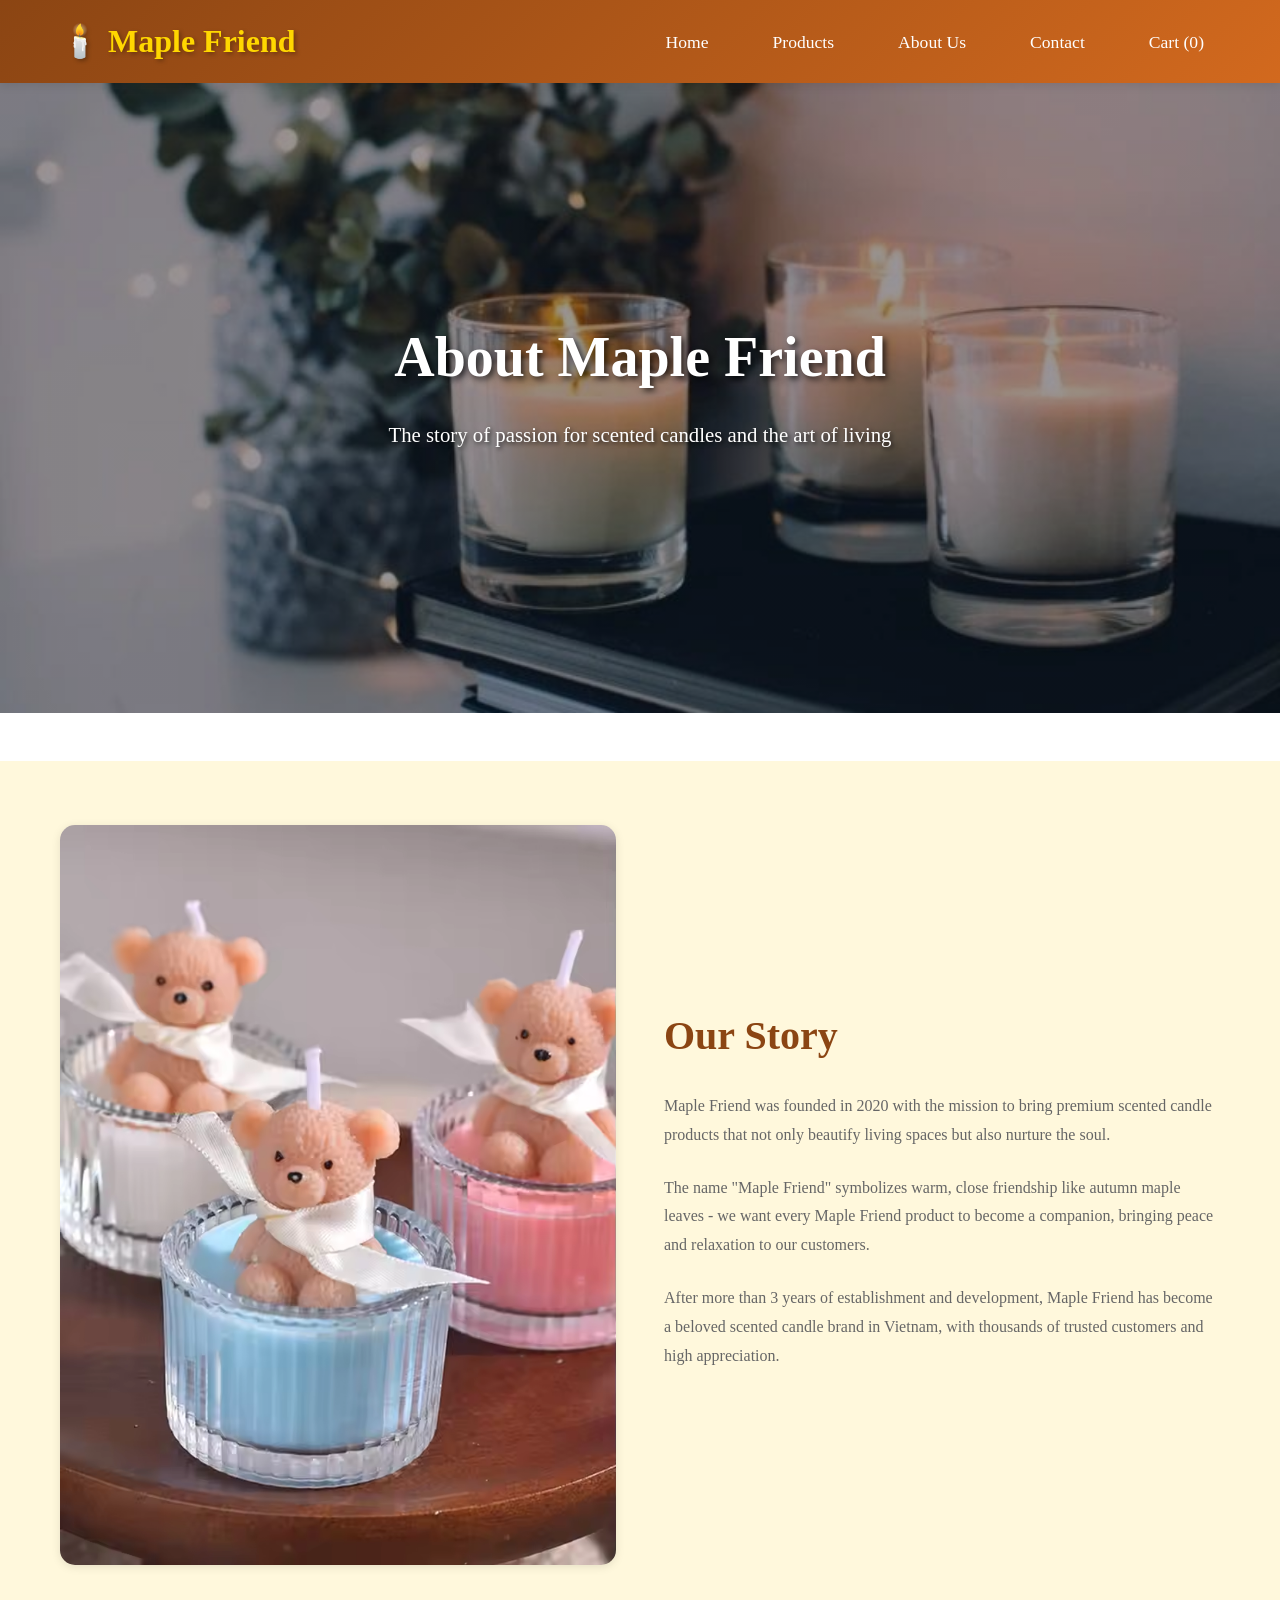
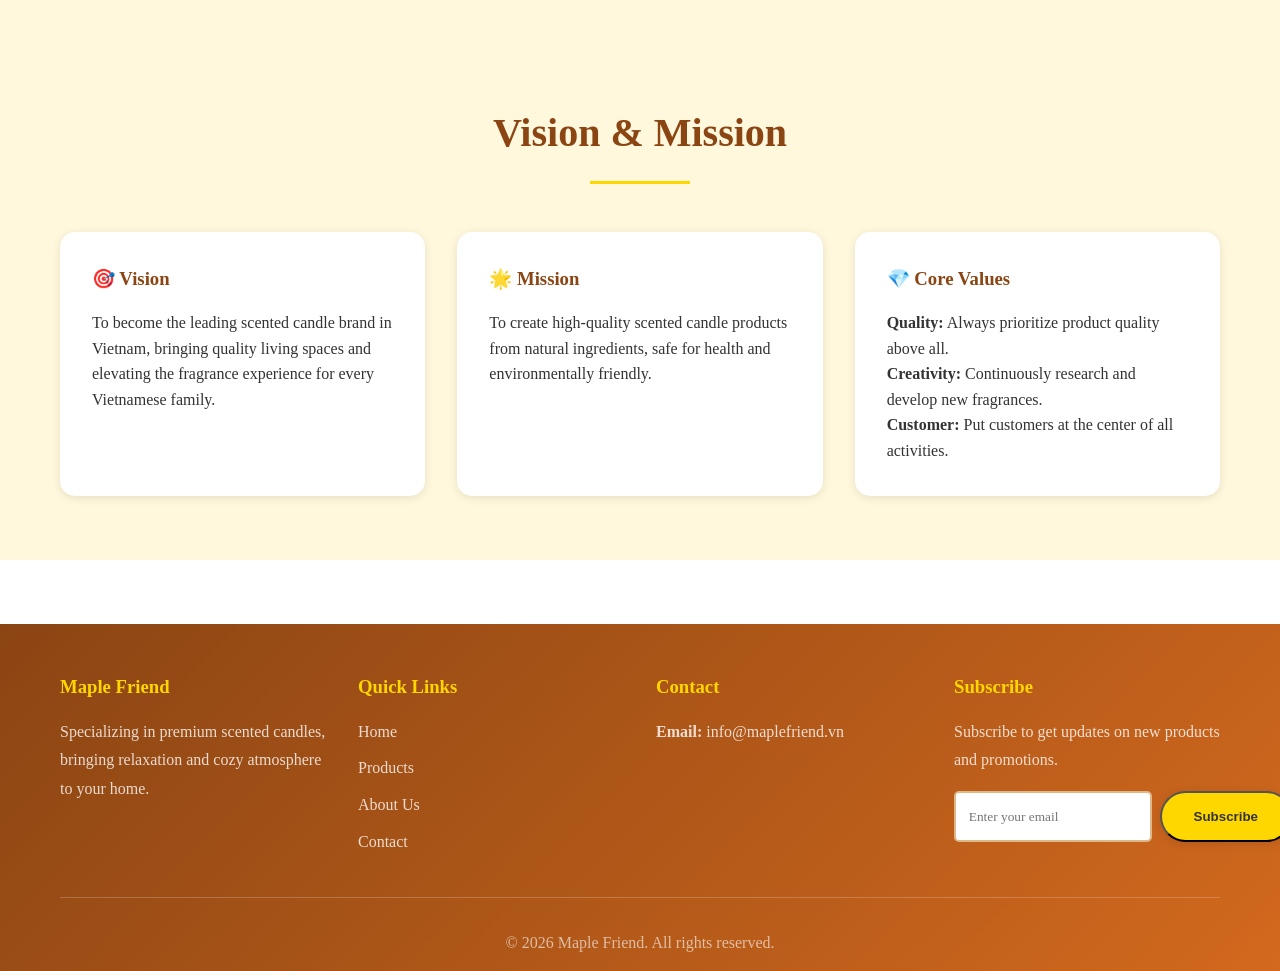
==== about.html @ a04f44ab "maplefriend" ====
<!DOCTYPE html>
<html lang="en">
<head>
    <meta charset="UTF-8">
    <meta name="viewport" content="width=device-width, initial-scale=1.0">
    <title>About Us - Maple Friend</title>
    <link rel="stylesheet" href="styles.css">
</head>
<body>
    <!-- Header -->
    <header>
        <div class="container">
            <div class="header-content">
                <a href="index.html" class="logo">🕯️ Maple Friend</a>
                <nav>
                    <ul>
                        <li><a href="index.html">Home</a></li>
                        <li><a href="products.html">Products</a></li>
                        <li><a href="about.html">About Us</a></li>
                        <li><a href="contact.html">Contact</a></li>
                        <li><a href="cart.html" id="cart-link">Cart (<span id="cart-count">0</span>)</a></li>
                    </ul>
                </nav>
            </div>
        </div>
    </header>

    <!-- Hero Section -->
    <section class="hero" style="background: linear-gradient(rgba(0,0,0,0.4), rgba(0,0,0,0.4)), url('Banner/nen-thom-la-gi-top-5-loai-nen-thom-tot-khu-mui-hieu-qua-202112041556058350.jpg');">
        <div class="hero-content">
            <h1>About Maple Friend</h1>
            <p>The story of passion for scented candles and the art of living</p>
        </div>
    </section>

    <!-- About Content -->
    <section class="about">
        <div class="container">
            <div class="about-content">
                <div>
                    <img src="Sản phẩm/SP5/S1ea3db55fad2495391e70c6064facd11P.jpg_960x960q75.jpg_.avif" alt="About Maple Friend" class="about-image">
                </div>
                <div class="about-text">
                    <h2>Our Story</h2>
                    <p>Maple Friend was founded in 2020 with the mission to bring premium scented candle products that not only beautify living spaces but also nurture the soul.</p>
                    <p>The name "Maple Friend" symbolizes warm, close friendship like autumn maple leaves - we want every Maple Friend product to become a companion, bringing peace and relaxation to our customers.</p>
                    <p>After more than 3 years of establishment and development, Maple Friend has become a beloved scented candle brand in Vietnam, with thousands of trusted customers and high appreciation.</p>
                </div>
            </div>
        </div>
    </section>

    <!-- Mission & Vision -->
    <section class="products">
        <div class="container">
            <h2 class="section-title">Vision & Mission</h2>
            <div style="display: grid; grid-template-columns: repeat(auto-fit, minmax(300px, 1fr)); gap: 2rem; margin-top: 3rem;">
                <div style="background: white; padding: 2rem; border-radius: 15px; box-shadow: var(--shadow);">
                    <h3 style="color: var(--primary-color); margin-bottom: 1rem;">🎯 Vision</h3>
                    <p>To become the leading scented candle brand in Vietnam, bringing quality living spaces and elevating the fragrance experience for every Vietnamese family.</p>
                </div>
                <div style="background: white; padding: 2rem; border-radius: 15px; box-shadow: var(--shadow);">
                    <h3 style="color: var(--primary-color); margin-bottom: 1rem;">🌟 Mission</h3>
                    <p>To create high-quality scented candle products from natural ingredients, safe for health and environmentally friendly.</p>
                </div>
                <div style="background: white; padding: 2rem; border-radius: 15px; box-shadow: var(--shadow);">
                    <h3 style="color: var(--primary-color); margin-bottom: 1rem;">💎 Core Values</h3>
                    <p><strong>Quality:</strong> Always prioritize product quality above all.<br>
                    <strong>Creativity:</strong> Continuously research and develop new fragrances.<br>
                    <strong>Customer:</strong> Put customers at the center of all activities.</p>
                </div>
            </div>
        </div>
    </section>

    <!-- Footer -->
    <footer>
        <div class="container">
            <div class="footer-content">
                <div class="footer-section">
                    <h3>Maple Friend</h3>
                    <p>Specializing in premium scented candles, bringing relaxation and cozy atmosphere to your home.</p>
                </div>
                <div class="footer-section">
                    <h3>Quick Links</h3>
                    <ul>
                        <li><a href="index.html">Home</a></li>
                        <li><a href="products.html">Products</a></li>
                        <li><a href="about.html">About Us</a></li>
                        <li><a href="contact.html">Contact</a></li>
                    </ul>
                </div>
                <div class="footer-section">
                    <h3>Contact</h3>
                    <p><strong>Email:</strong> info@maplefriend.vn</p>
                </div>
                <div class="footer-section">
                    <h3>Subscribe</h3>
                    <p>Subscribe to get updates on new products and promotions.</p>
                    <div style="margin-top: 1rem;">
                        <div style="display: flex; gap: 0.5rem;">
                            <input type="email" placeholder="Enter your email" style="flex: 1; padding: 0.8rem; border: 2px solid var(--border-color); border-radius: 5px; font-family: inherit;">
                            <button type="button" class="btn" onclick="subscribeNewsletter()">Subscribe</button>
                        </div>
                    </div>
                </div>
            </div>
            <div class="footer-bottom">
                <p>&copy; 2026 Maple Friend. All rights reserved.</p>
            </div>
        </div>
    </footer>

    <script src="script.js"></script>
</body>
</html>
---- styles.css ----
/* Maple Friend - Scented Candles E-commerce */
* {
    margin: 0;
    padding: 0;
    box-sizing: border-box;
}

:root {
    --primary-color: #8B4513;
    --secondary-color: #D2691E;
    --accent-color: #FFD700;
    --text-dark: #333333;
    --text-light: #666666;
    --bg-light: #FFF8DC;
    --bg-white: #FFFFFF;
    --border-color: #DEB887;
    --shadow: 0 2px 10px rgba(0,0,0,0.1);
    --shadow-hover: 0 5px 20px rgba(0,0,0,0.15);
}

body {
    font-family: 'Georgia', serif;
    line-height: 1.6;
    color: var(--text-dark);
    background-color: var(--bg-white);
}

.container {
    max-width: 1200px;
    margin: 0 auto;
    padding: 0 20px;
}

/* Header */
header {
    background: linear-gradient(135deg, var(--primary-color), var(--secondary-color));
    color: white;
    padding: 1rem 0;
    box-shadow: var(--shadow);
    position: sticky;
    top: 0;
    z-index: 1000;
}

.header-content {
    display: flex;
    justify-content: space-between;
    align-items: center;
}

.logo {
    font-size: 2rem;
    font-weight: bold;
    color: var(--accent-color);
    text-decoration: none;
    text-shadow: 2px 2px 4px rgba(0,0,0,0.3);
}

nav ul {
    display: flex;
    list-style: none;
    gap: 2rem;
}

nav a {
    color: white;
    text-decoration: none;
    font-size: 1.1rem;
    transition: color 0.3s ease;
    padding: 0.5rem 1rem;
    border-radius: 5px;
}

nav a:hover {
    color: var(--accent-color);
    background-color: rgba(255,255,255,0.1);
}

/* Hero Section */
.hero {
    background: linear-gradient(rgba(0,0,0,0.4), rgba(0,0,0,0.4));
    background-size: cover!important;
    background-position: center!important;
    height: 70vh;
    display: flex;
    align-items: center;
    justify-content: center;
    text-align: center;
    color: white;
    margin-bottom: 3rem;
}

.hero-content h1 {
    font-size: 3.5rem;
    margin-bottom: 1rem;
    text-shadow: 3px 3px 6px rgba(0,0,0,0.7);
}

.hero-content p {
    font-size: 1.3rem;
    margin-bottom: 2rem;
    text-shadow: 2px 2px 4px rgba(0,0,0,0.7);
}

.btn {
    display: inline-block;
    padding: 1rem 2rem;
    background-color: var(--accent-color);
    color: var(--text-dark);
    text-decoration: none;
    border-radius: 50px;
    font-weight: bold;
    transition: all 0.3s ease;
    box-shadow: var(--shadow);
}

.btn:hover {
    background-color: var(--secondary-color);
    color: white;
    transform: translateY(-2px);
    box-shadow: var(--shadow-hover);
}

/* Products Section */
.products {
    padding: 4rem 0;
    background-color: var(--bg-light);
}

.section-title {
    text-align: center;
    font-size: 2.5rem;
    margin-bottom: 3rem;
    color: var(--primary-color);
    position: relative;
}

.section-title::after {
    content: '';
    display: block;
    width: 100px;
    height: 3px;
    background-color: var(--accent-color);
    margin: 1rem auto;
}

.product-grid {
    display: grid;
    grid-template-columns: repeat(auto-fit, minmax(280px, 1fr));
    gap: 2rem;
    margin-top: 3rem;
}

.product-card {
    background: white;
    border-radius: 15px;
    overflow: hidden;
    box-shadow: var(--shadow);
    transition: all 0.3s ease;
    cursor: pointer;
}

.product-card:hover {
    transform: translateY(-5px);
    box-shadow: var(--shadow-hover);
}

.product-image {
    width: 100%;
    height: 250px;
    object-fit: cover;
}

.product-info {
    padding: 1.5rem;
}

.product-name {
    font-size: 1.3rem;
    font-weight: bold;
    margin-bottom: 0.5rem;
    color: var(--primary-color);
}

.product-price {
    font-size: 1.5rem;
    color: var(--secondary-color);
    font-weight: bold;
    margin-bottom: 1rem;
}

/* Price container for discount display */
.price-container {
    display: flex;
    align-items: center;
    gap: 0.5rem;
    margin-bottom: 1rem;
}

.current-price {
    font-size: 1.2rem;
    color: var(--secondary-color);
    font-weight: bold;
}

.original-price {
    font-size: 0.9rem;
    color: #999;
    text-decoration: line-through;
}

.product-description {
    color: var(--text-light);
    margin-bottom: 1rem;
    line-height: 1.5;
}

/* Product Detail Page */
.product-detail {
    padding: 4rem 0;
}

.detail-container {
    display: grid;
    grid-template-columns: 1fr 1fr;
    gap: 3rem;
    background: white;
    border-radius: 15px;
    overflow: hidden;
    box-shadow: var(--shadow);
}

.detail-image {
    width: 100%;
    height: 500px;
    object-fit: cover;
}

.detail-info {
    padding: 3rem;
}

.detail-title {
    font-size: 2.5rem;
    color: var(--primary-color);
    margin-bottom: 1rem;
}

.detail-price {
    font-size: 2rem;
    color: var(--secondary-color);
    font-weight: bold;
    margin-bottom: 2rem;
}

.detail-description {
    color: var(--text-light);
    line-height: 1.8;
    margin-bottom: 2rem;
}

.quantity-selector {
    display: flex;
    align-items: center;
    gap: 1rem;
    margin-bottom: 2rem;
}

.quantity-selector input {
    width: 60px;
    padding: 0.5rem;
    text-align: center;
    border: 2px solid var(--border-color);
    border-radius: 5px;
}

.btn-add-cart {
    background-color: var(--secondary-color);
    color: white;
    padding: 1rem 2rem;
    border: none;
    border-radius: 50px;
    font-size: 1.1rem;
    cursor: pointer;
    transition: all 0.3s ease;
    box-shadow: var(--shadow);
}

.btn-add-cart:hover {
    background-color: var(--primary-color);
    transform: translateY(-2px);
    box-shadow: var(--shadow-hover);
}

/* About Section */
.about {
    padding: 4rem 0;
    background-color: var(--bg-light);
}

.about-content {
    display: grid;
    grid-template-columns: 1fr 1fr;
    gap: 3rem;
    align-items: center;
}

.about-image {
    width: 100%;
    border-radius: 15px;
    box-shadow: var(--shadow);
}

.about-text h2 {
    font-size: 2.5rem;
    color: var(--primary-color);
    margin-bottom: 1.5rem;
}

.about-text p {
    color: var(--text-light);
    line-height: 1.8;
    margin-bottom: 1.5rem;
}

/* Cart Section */
.cart {
    padding: 4rem 0;
}

.cart-container {
    display: grid;
    grid-template-columns: 2fr 1fr;
    gap: 3rem;
    margin-bottom: 3rem;
}

.cart-items {
    background: white;
    padding: 2rem;
    border-radius: 15px;
    box-shadow: var(--shadow);
}

.cart-item {
    display: flex;
    gap: 1.5rem;
    padding: 1.5rem;
    border: 1px solid var(--border-color);
    border-radius: 10px;
    margin-bottom: 1rem;
    transition: transform 0.3s ease;
}

.cart-item:hover {
    transform: translateY(-2px);
    box-shadow: var(--shadow);
}

.cart-item-image {
    width: 100px;
    height: 100px;
    object-fit: cover;
    border-radius: 8px;
}

.cart-item-details {
    flex: 1;
}

.cart-item-title {
    font-size: 1.2rem;
    font-weight: bold;
    color: var(--primary-color);
    margin-bottom: 0.5rem;
}

.cart-item-price {
    color: var(--text-light);
    margin-bottom: 1rem;
}

.cart-item-quantity {
    display: flex;
    align-items: center;
    gap: 1rem;
}

.quantity-btn {
    background: var(--primary-color);
    color: white;
    border: none;
    width: 30px;
    height: 30px;
    border-radius: 5px;
    cursor: pointer;
    font-size: 1rem;
    transition: background 0.3s ease;
}

.quantity-btn:hover {
    background: var(--secondary-color);
}

.quantity-input {
    width: 60px;
    padding: 0.5rem;
    text-align: center;
    border: 2px solid var(--border-color);
    border-radius: 5px;
}

.remove-item {
    background: #ff4757;
    color: white;
    border: none;
    padding: 0.5rem 1rem;
    border-radius: 5px;
    cursor: pointer;
    transition: background 0.3s ease;
}

.remove-item:hover {
    background: #ff3838;
}

.cart-summary {
    height: fit-content;
}

.empty-cart {
    text-align: center;
    padding: 3rem;
}

.btn-secondary {
    background: transparent;
    color: var(--primary-color);
    border: 2px solid var(--primary-color);
    text-decoration: none;
    display: inline-block;
    padding: 0.8rem 1.5rem;
    border-radius: 5px;
    transition: all 0.3s ease;
}

.btn-secondary:hover {
    background: var(--primary-color);
    color: white;
}

/* Contact Section */
.contact {
    padding: 4rem 0;
}

.contact-content {
    display: flex;
    justify-content: center;
    align-items: center;
}

.contact-info h2 {
    font-size: 2.5rem;
    color: var(--primary-color);
    margin-bottom: 2rem;
}

.contact-info p {
    color: var(--text-light);
    margin-bottom: 1rem;
    line-height: 1.8;
}

.contact-form {
    background: white;
    padding: 2rem;
    border-radius: 15px;
    box-shadow: var(--shadow);
    width: 100%;
    max-width: 600px;
}

.form-group {
    margin-bottom: 1.5rem;
}

.form-group label {
    display: block;
    margin-bottom: 0.5rem;
    color: var(--primary-color);
    font-weight: bold;
}

.form-group input,
.form-group textarea {
    width: 100%;
    padding: 0.8rem;
    border: 2px solid var(--border-color);
    border-radius: 5px;
    font-family: inherit;
    transition: border-color 0.3s ease;
}

.form-group input:focus,
.form-group textarea:focus {
    outline: none;
    border-color: var(--secondary-color);
}

.form-group textarea {
    resize: vertical;
    min-height: 120px;
}

/* Footer */
footer {
    background: linear-gradient(135deg, var(--primary-color), var(--secondary-color));
    color: white;
    padding: 3rem 0 1rem;
    margin-top: 4rem;
}

.footer-content {
    display: grid;
    grid-template-columns: repeat(auto-fit, minmax(250px, 1fr));
    gap: 2rem;
    margin-bottom: 2rem;
}

.footer-section h3 {
    margin-bottom: 1rem;
    color: var(--accent-color);
}

.footer-section p,
.footer-section ul {
    color: rgba(255,255,255,0.8);
    line-height: 1.8;
}

.footer-section ul {
    list-style: none;
}

.footer-section ul li {
    margin-bottom: 0.5rem;
}

.footer-section a {
    color: rgba(255,255,255,0.8);
    text-decoration: none;
    transition: color 0.3s ease;
}

.footer-section a:hover {
    color: var(--accent-color);
}

.footer-bottom {
    text-align: center;
    padding-top: 2rem;
    border-top: 1px solid rgba(255,255,255,0.2);
    color: rgba(255,255,255,0.6);
}

/* Responsive Design */
@media (max-width: 768px) {
    .header-content {
        flex-direction: column;
        gap: 1rem;
    }
    
    nav ul {
        flex-direction: column;
        text-align: center;
        gap: 0.5rem;
    }
    
    .hero-content h1 {
        font-size: 2.5rem;
    }
    
    .detail-container,
    .about-content {
        grid-template-columns: 1fr;
    }
    
    .cart-container {
        grid-template-columns: 1fr;
        gap: 2rem;
    }
    
    .cart-item {
        flex-direction: column;
        text-align: center;
    }
    
    .cart-item-image {
        width: 80px;
        height: 80px;
        margin: 0 auto;
    }
    
    .detail-image {
        height: 300px;
    }
    
    .product-grid {
        grid-template-columns: repeat(auto-fit, minmax(250px, 1fr));
        gap: 1rem;
    }
}

@media (max-width: 480px) {
    .container {
        padding: 0 15px;
    }
    
    .hero-content h1 {
        font-size: 2rem;
    }
    
    .hero-content p {
        font-size: 1rem;
    }
    
    .section-title {
        font-size: 2rem;
    }
}
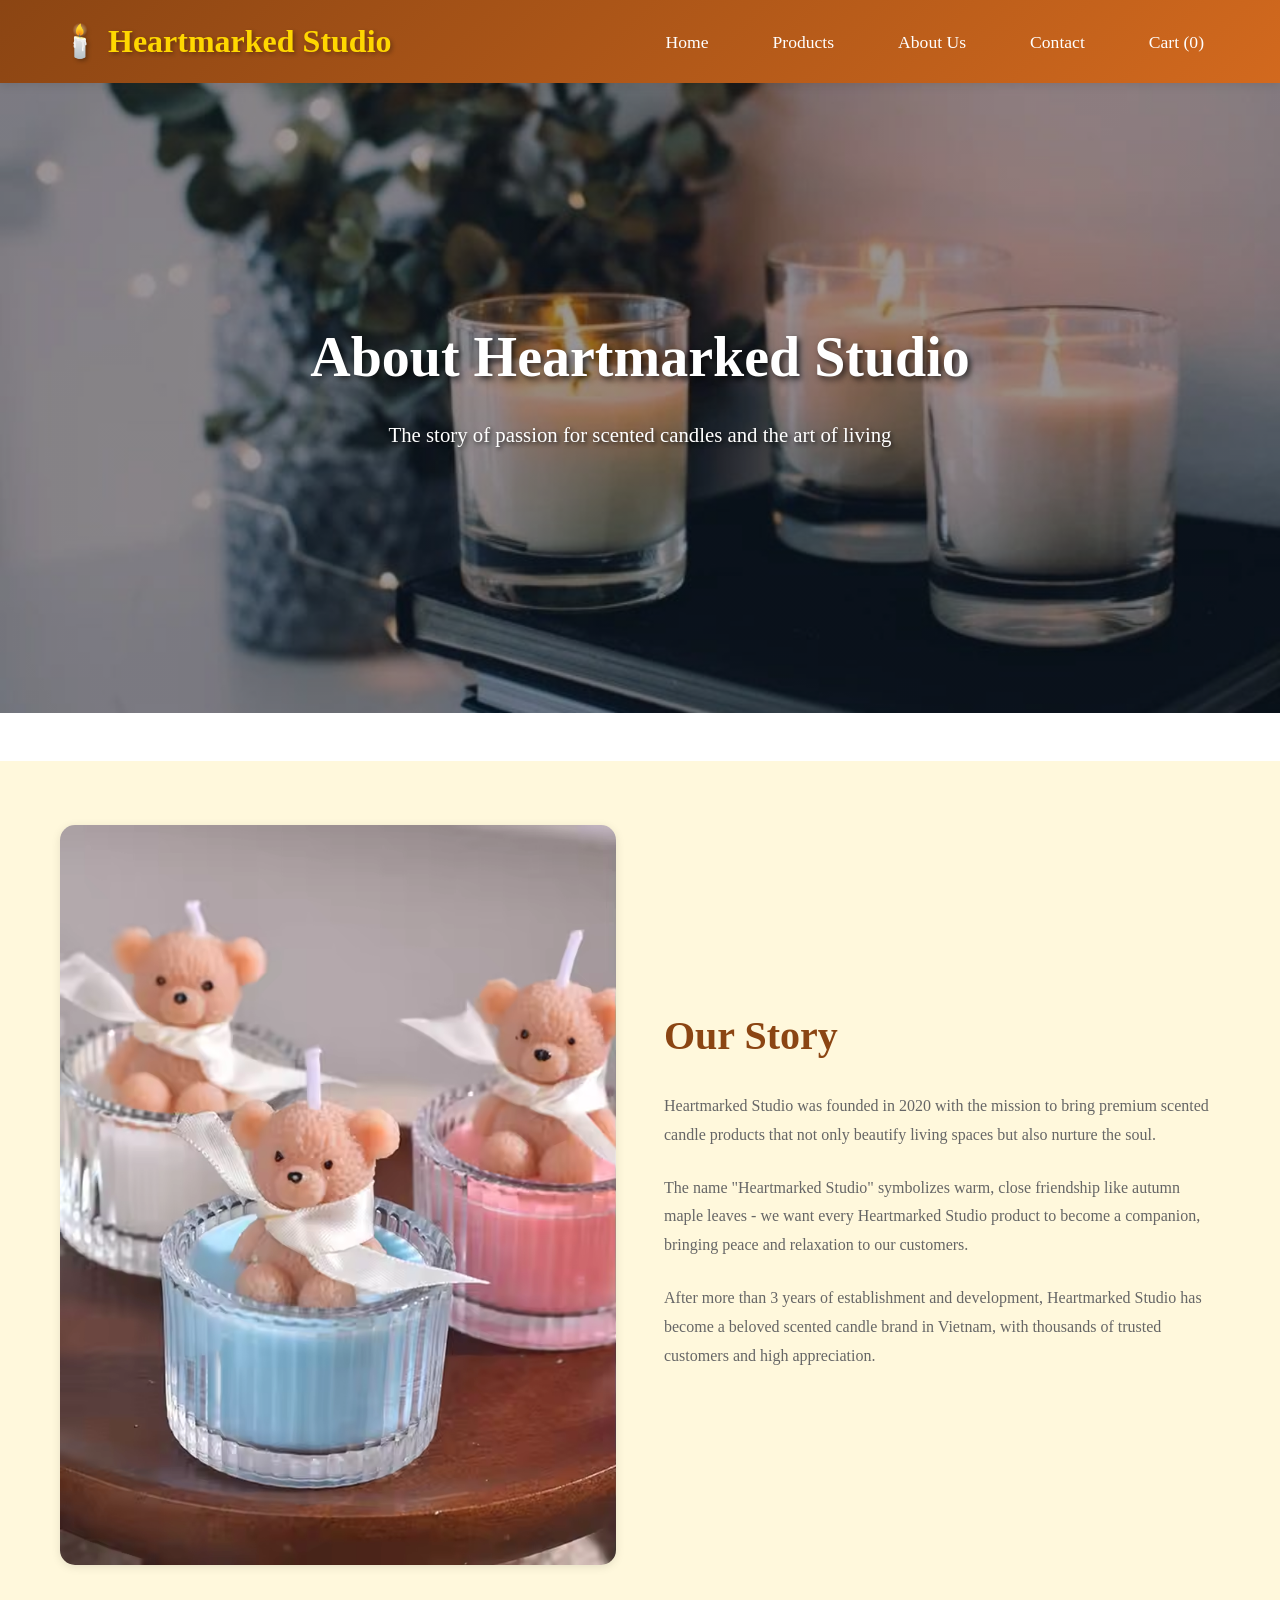
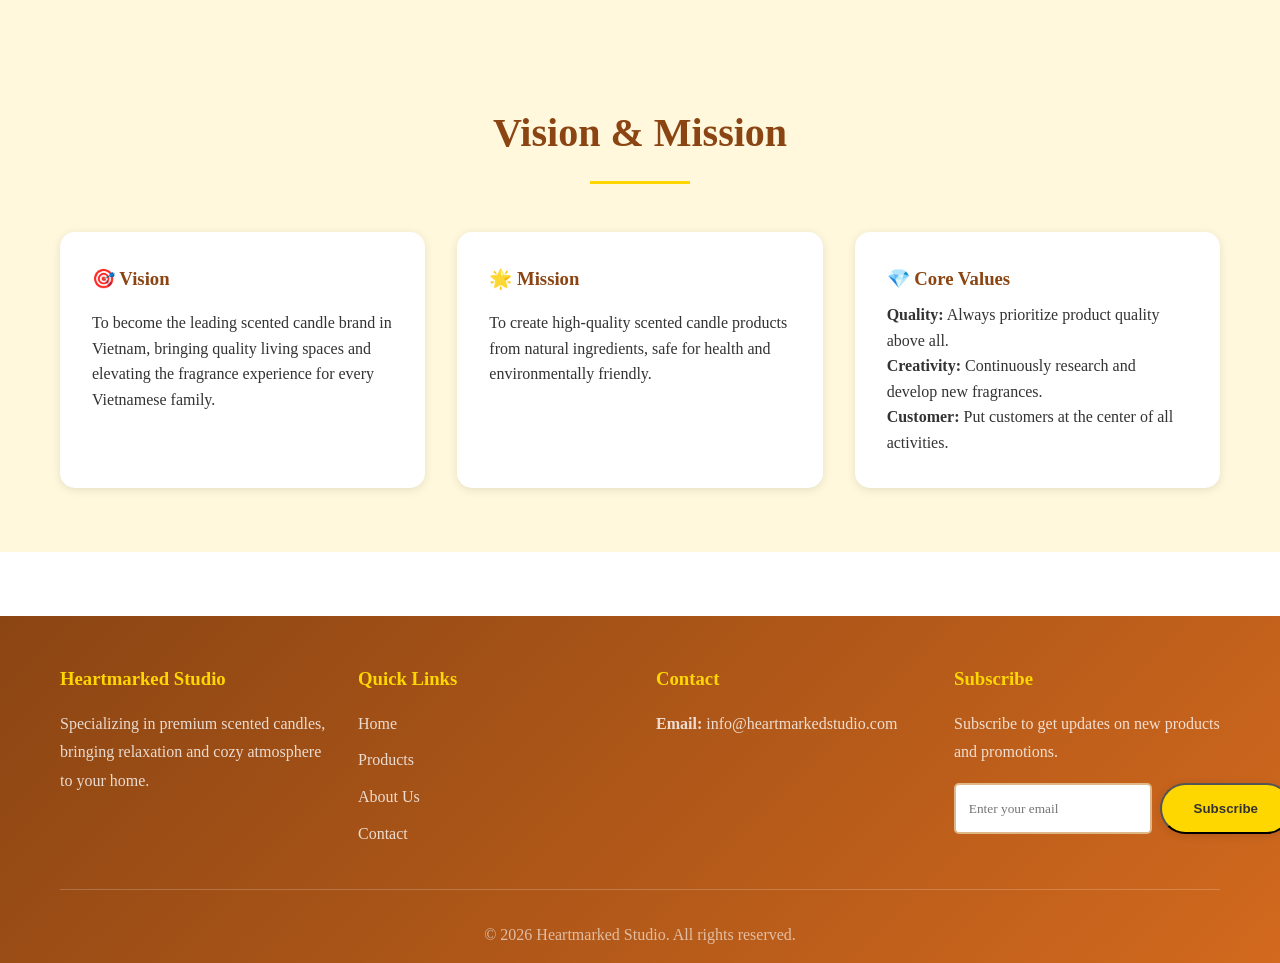
==== commit 5bdbb864: "Update tên store" ====
--- a/about.html
+++ b/about.html
@@ -3,7 +3,7 @@
 <head>
     <meta charset="UTF-8">
     <meta name="viewport" content="width=device-width, initial-scale=1.0">
-    <title>About Us - Maple Friend</title>
+    <title>About Us - Heartmarked Studio</title>
     <link rel="stylesheet" href="styles.css">
 </head>
 <body>
@@ -11,7 +11,7 @@
     <header>
         <div class="container">
             <div class="header-content">
-                <a href="index.html" class="logo">🕯️ Maple Friend</a>
+                <a href="index.html" class="logo">🕯️ Heartmarked Studio</a>
                 <nav>
                     <ul>
                         <li><a href="index.html">Home</a></li>
@@ -28,7 +28,7 @@
     <!-- Hero Section -->
     <section class="hero" style="background: linear-gradient(rgba(0,0,0,0.4), rgba(0,0,0,0.4)), url('Banner/nen-thom-la-gi-top-5-loai-nen-thom-tot-khu-mui-hieu-qua-202112041556058350.jpg');">
         <div class="hero-content">
-            <h1>About Maple Friend</h1>
+            <h1>About Heartmarked Studio</h1>
             <p>The story of passion for scented candles and the art of living</p>
         </div>
     </section>
@@ -42,9 +42,9 @@
                 </div>
                 <div class="about-text">
                     <h2>Our Story</h2>
-                    <p>Maple Friend was founded in 2020 with the mission to bring premium scented candle products that not only beautify living spaces but also nurture the soul.</p>
-                    <p>The name "Maple Friend" symbolizes warm, close friendship like autumn maple leaves - we want every Maple Friend product to become a companion, bringing peace and relaxation to our customers.</p>
-                    <p>After more than 3 years of establishment and development, Maple Friend has become a beloved scented candle brand in Vietnam, with thousands of trusted customers and high appreciation.</p>
+                    <p>Heartmarked Studio was founded in 2020 with the mission to bring premium scented candle products that not only beautify living spaces but also nurture the soul.</p>
+                    <p>The name "Heartmarked Studio" symbolizes warm, close friendship like autumn maple leaves - we want every Heartmarked Studio product to become a companion, bringing peace and relaxation to our customers.</p>
+                    <p>After more than 3 years of establishment and development, Heartmarked Studio has become a beloved scented candle brand in Vietnam, with thousands of trusted customers and high appreciation.</p>
                 </div>
             </div>
         </div>
@@ -64,7 +64,7 @@
                     <p>To create high-quality scented candle products from natural ingredients, safe for health and environmentally friendly.</p>
                 </div>
                 <div style="background: white; padding: 2rem; border-radius: 15px; box-shadow: var(--shadow);">
-                    <h3 style="color: var(--primary-color); margin-bottom: 1rem;">💎 Core Values</h3>
+                    <h3 style="color: var(--primary-color); margin-bottom: 0.5rem;">💎 Core Values</h3>
                     <p><strong>Quality:</strong> Always prioritize product quality above all.<br>
                     <strong>Creativity:</strong> Continuously research and develop new fragrances.<br>
                     <strong>Customer:</strong> Put customers at the center of all activities.</p>
@@ -78,7 +78,7 @@
         <div class="container">
             <div class="footer-content">
                 <div class="footer-section">
-                    <h3>Maple Friend</h3>
+                    <h3>Heartmarked Studio</h3>
                     <p>Specializing in premium scented candles, bringing relaxation and cozy atmosphere to your home.</p>
                 </div>
                 <div class="footer-section">
@@ -92,7 +92,7 @@
                 </div>
                 <div class="footer-section">
                     <h3>Contact</h3>
-                    <p><strong>Email:</strong> info@maplefriend.vn</p>
+                    <p><strong>Email:</strong> info@heartmarkedstudio.com</p>
                 </div>
                 <div class="footer-section">
                     <h3>Subscribe</h3>
@@ -106,7 +106,7 @@
                 </div>
             </div>
             <div class="footer-bottom">
-                <p>&copy; 2026 Maple Friend. All rights reserved.</p>
+                <p>&copy; 2026 Heartmarked Studio. All rights reserved.</p>
             </div>
         </div>
     </footer>
--- a/styles.css
+++ b/styles.css
@@ -629,3 +629,354 @@
         font-size: 2rem;
     }
 }
+
+/* Modal Styles */
+.modal {
+    display: none;
+    position: fixed;
+    z-index: 10000;
+    left: 0;
+    top: 0;
+    width: 100%;
+    height: 100%;
+    background-color: rgba(0,0,0,0.7);
+    overflow-y: auto;
+}
+
+.modal-content {
+    background-color: white;
+    margin: 2% auto;
+    padding: 0;
+    border-radius: 15px;
+    width: 90%;
+    max-width: 800px;
+    max-height: 90vh;
+    overflow-y: auto;
+    box-shadow: 0 10px 30px rgba(0,0,0,0.3);
+    animation: modalSlideIn 0.3s ease;
+}
+
+@keyframes modalSlideIn {
+    from {
+        opacity: 0;
+        transform: translateY(-50px);
+    }
+    to {
+        opacity: 1;
+        transform: translateY(0);
+    }
+}
+
+.modal-header {
+    background: linear-gradient(135deg, var(--primary-color), var(--secondary-color));
+    color: white;
+    padding: 1.5rem 2rem;
+    border-radius: 15px 15px 0 0;
+    display: flex;
+    justify-content: space-between;
+    align-items: center;
+    position: sticky;
+    top: 0;
+    z-index: 10;
+}
+
+.modal-header h2 {
+    margin: 0;
+    color: var(--accent-color);
+    font-size: 1.8rem;
+}
+
+.close {
+    color: white;
+    font-size: 2rem;
+    font-weight: bold;
+    cursor: pointer;
+    transition: color 0.3s ease;
+    background: none;
+    border: none;
+    padding: 0;
+    width: 30px;
+    height: 30px;
+    display: flex;
+    align-items: center;
+    justify-content: center;
+}
+
+.close:hover {
+    color: var(--accent-color);
+}
+
+.modal-body {
+    padding: 2rem;
+    color: var(--text-dark);
+    line-height: 1.8;
+}
+
+.modal-body h3 {
+    color: var(--primary-color);
+    margin: 2rem 0 1rem 0;
+    font-size: 1.3rem;
+}
+
+.modal-body h3:first-child {
+    margin-top: 0;
+}
+
+.modal-body p {
+    margin-bottom: 1rem;
+    color: var(--text-light);
+}
+
+.modal-body ul {
+    margin: 1rem 0;
+    padding-left: 2rem;
+}
+
+.modal-body li {
+    margin-bottom: 0.5rem;
+    color: var(--text-light);
+}
+
+.modal-body strong {
+    color: var(--primary-color);
+}
+
+/* Responsive Modal */
+@media (max-width: 768px) {
+    .modal-content {
+        width: 95%;
+        margin: 5% auto;
+        max-height: 95vh;
+    }
+    
+    .modal-header {
+        padding: 1rem 1.5rem;
+    }
+    
+    .modal-header h2 {
+        font-size: 1.5rem;
+    }
+    
+    .modal-body {
+        padding: 1.5rem;
+    }
+    
+    .modal-body h3 {
+        font-size: 1.2rem;
+    }
+}
+
+@media (max-width: 480px) {
+    .modal-content {
+        width: 98%;
+        margin: 2% auto;
+        border-radius: 10px;
+    }
+    
+    .modal-header {
+        padding: 1rem;
+        border-radius: 10px 10px 0 0;
+    }
+    
+    .modal-header h2 {
+        font-size: 1.3rem;
+    }
+    
+    .modal-body {
+        padding: 1rem;
+    }
+    
+    .modal-body h3 {
+        font-size: 1.1rem;
+        margin: 1.5rem 0 0.8rem 0;
+    }
+}
+
+/* Privacy Policy Page Styles */
+.privacy-policy, .shipping-policy, .terms-conditions, .returns-refunds {
+    padding: 4rem 0;
+    background-color: var(--bg-light);
+    min-height: 60vh;
+}
+
+.policy-content {
+    background: white;
+    padding: 3rem;
+    border-radius: 15px;
+    box-shadow: var(--shadow);
+    max-width: 900px;
+    margin: 0 auto;
+}
+
+.policy-content h1 {
+    color: var(--primary-color);
+    font-size: 2.5rem;
+    margin-bottom: 2rem;
+    text-align: center;
+    position: relative;
+}
+
+.policy-content h1::after {
+    content: '';
+    display: block;
+    width: 100px;
+    height: 3px;
+    background-color: var(--accent-color);
+    margin: 1rem auto;
+}
+
+.policy-content h2 {
+    color: var(--primary-color);
+    margin: 2.5rem 0 1.5rem 0;
+    font-size: 1.8rem;
+    border-bottom: 2px solid var(--border-color);
+    padding-bottom: 0.5rem;
+}
+
+.policy-content h3 {
+    color: var(--primary-color);
+    margin: 1.5rem 0 0.8rem 0;
+    font-size: 1.3rem;
+}
+
+.policy-content p {
+    color: var(--text-light);
+    line-height: 1.8;
+    margin-bottom: 1.5rem;
+    text-align: justify;
+}
+
+.policy-content .intro-text {
+    font-size: 1.2rem;
+    color: var(--secondary-color);
+    text-align: center;
+    margin-bottom: 3rem;
+    font-style: italic;
+}
+
+.policy-content strong {
+    color: var(--primary-color);
+    font-weight: bold;
+}
+
+.policy-content ul {
+    margin: 1.5rem 0;
+    padding-left: 2rem;
+}
+
+.policy-content li {
+    margin-bottom: 0.8rem;
+    color: var(--text-light);
+    line-height: 1.6;
+}
+
+/* FAQ Items Styling */
+.faq-item {
+    background: var(--bg-light);
+    padding: 1.5rem;
+    border-radius: 10px;
+    margin-bottom: 1.5rem;
+    border-left: 4px solid var(--secondary-color);
+    transition: transform 0.3s ease, box-shadow 0.3s ease;
+}
+
+.faq-item:hover {
+    transform: translateY(-2px);
+    box-shadow: var(--shadow);
+}
+
+.faq-item h3 {
+    color: var(--primary-color);
+    margin: 0 0 0.8rem 0;
+    font-size: 1.2rem;
+    font-weight: bold;
+}
+
+.faq-item p {
+    margin: 0;
+    text-align: left;
+    line-height: 1.6;
+}
+
+.back-to-home {
+    text-align: center;
+    margin-top: 3rem;
+    padding-top: 2rem;
+    border-top: 2px solid var(--border-color);
+}
+
+/* Responsive Privacy and Shipping Policy */
+@media (max-width: 768px) {
+    .privacy-policy, .shipping-policy, .terms-conditions, .returns-refunds {
+        padding: 2rem 0;
+    }
+    
+    .policy-content {
+        padding: 2rem;
+        margin: 0 1rem;
+    }
+    
+    .policy-content h1 {
+        font-size: 2rem;
+    }
+    
+    .policy-content h2 {
+        font-size: 1.5rem;
+    }
+    
+    .policy-content h3 {
+        font-size: 1.2rem;
+    }
+    
+    .faq-item {
+        padding: 1rem;
+    }
+    
+    .faq-item h3 {
+        font-size: 1.1rem;
+    }
+}
+
+@media (max-width: 480px) {
+    .privacy-policy, .shipping-policy, .terms-conditions, .returns-refunds {
+        padding: 2rem 0;
+    }
+    
+    .policy-content {
+        padding: 1.5rem;
+        margin: 0 0.5rem;
+    }
+    
+    .policy-content h1 {
+        font-size: 1.8rem;
+    }
+    
+    .policy-content h2 {
+        font-size: 1.3rem;
+    }
+    
+    .policy-content h3 {
+        font-size: 1.1rem;
+    }
+    
+    .policy-content p {
+        font-size: 0.95rem;
+    }
+    
+    .policy-content .intro-text {
+        font-size: 1.1rem;
+    }
+    
+    .faq-item {
+        padding: 0.8rem;
+        margin-bottom: 1rem;
+    }
+    
+    .faq-item h3 {
+        font-size: 1rem;
+    }
+    
+    .faq-item p {
+        font-size: 0.9rem;
+    }
+}
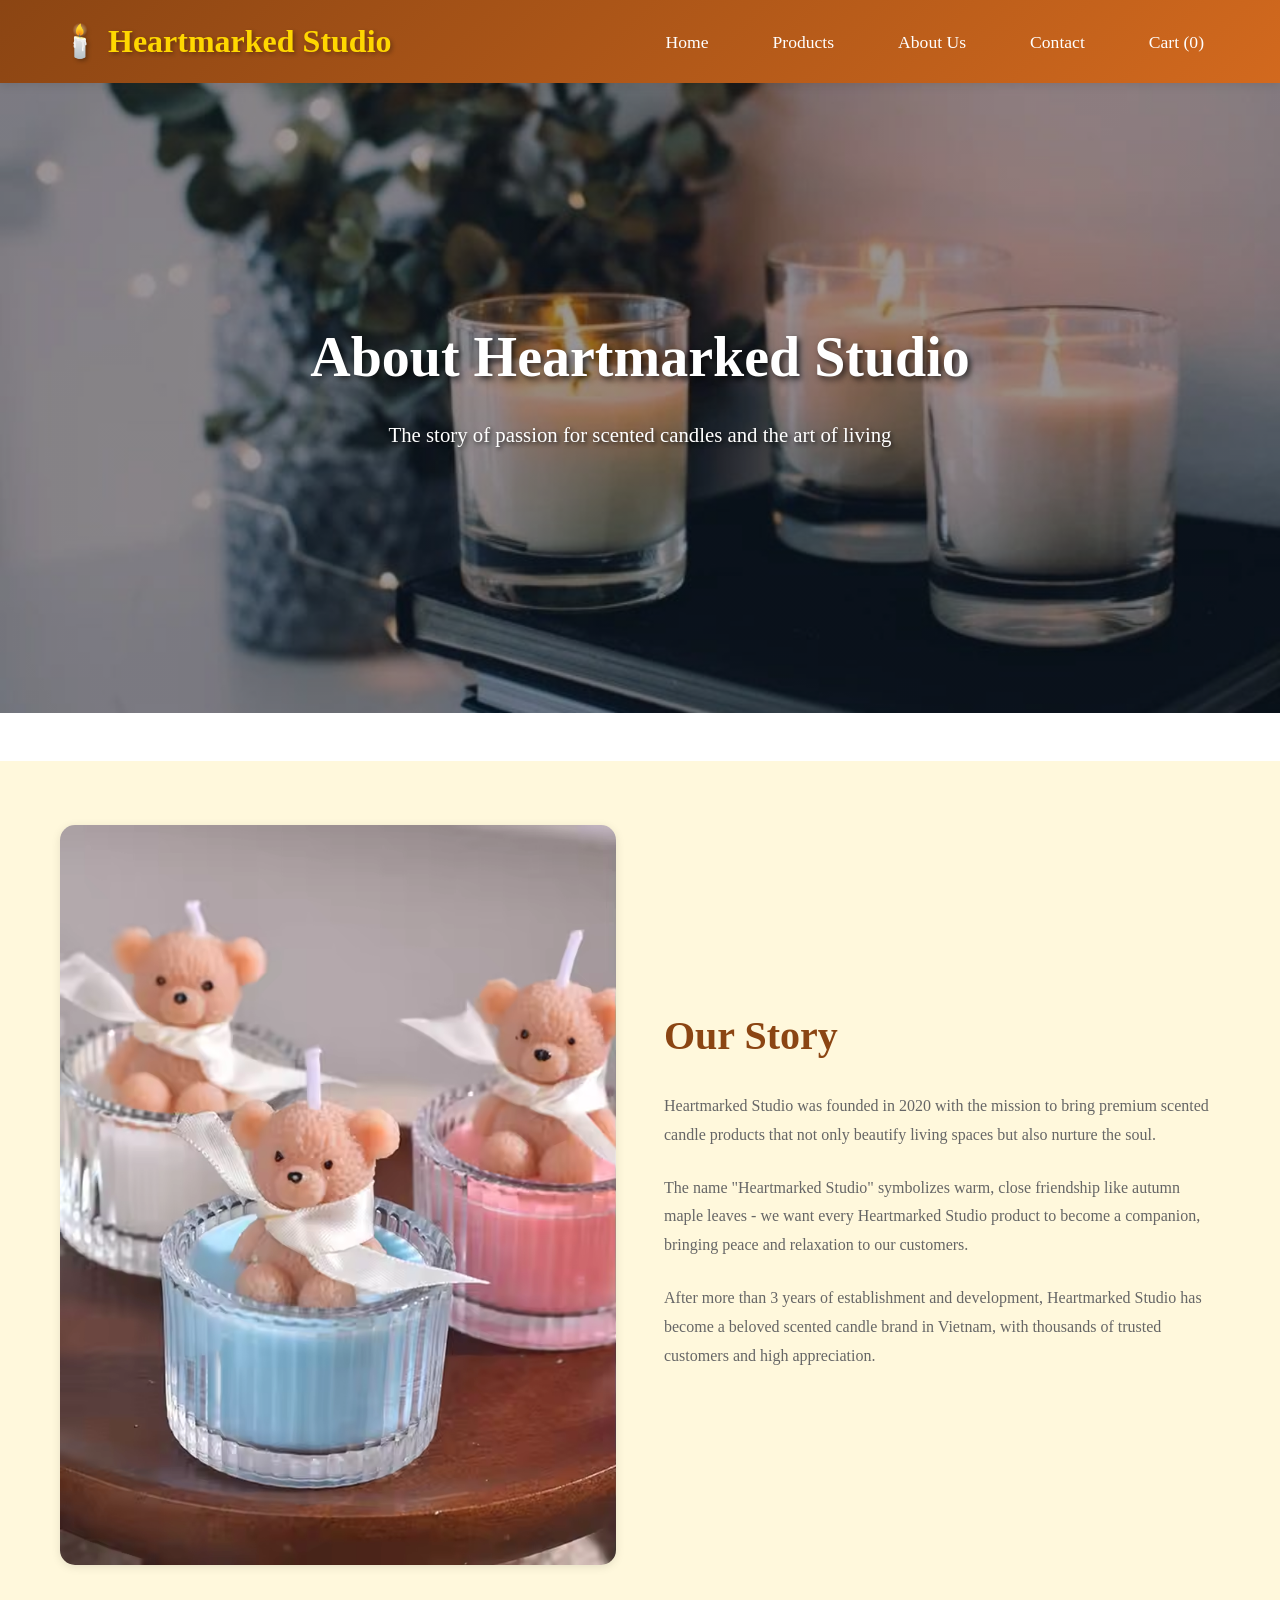
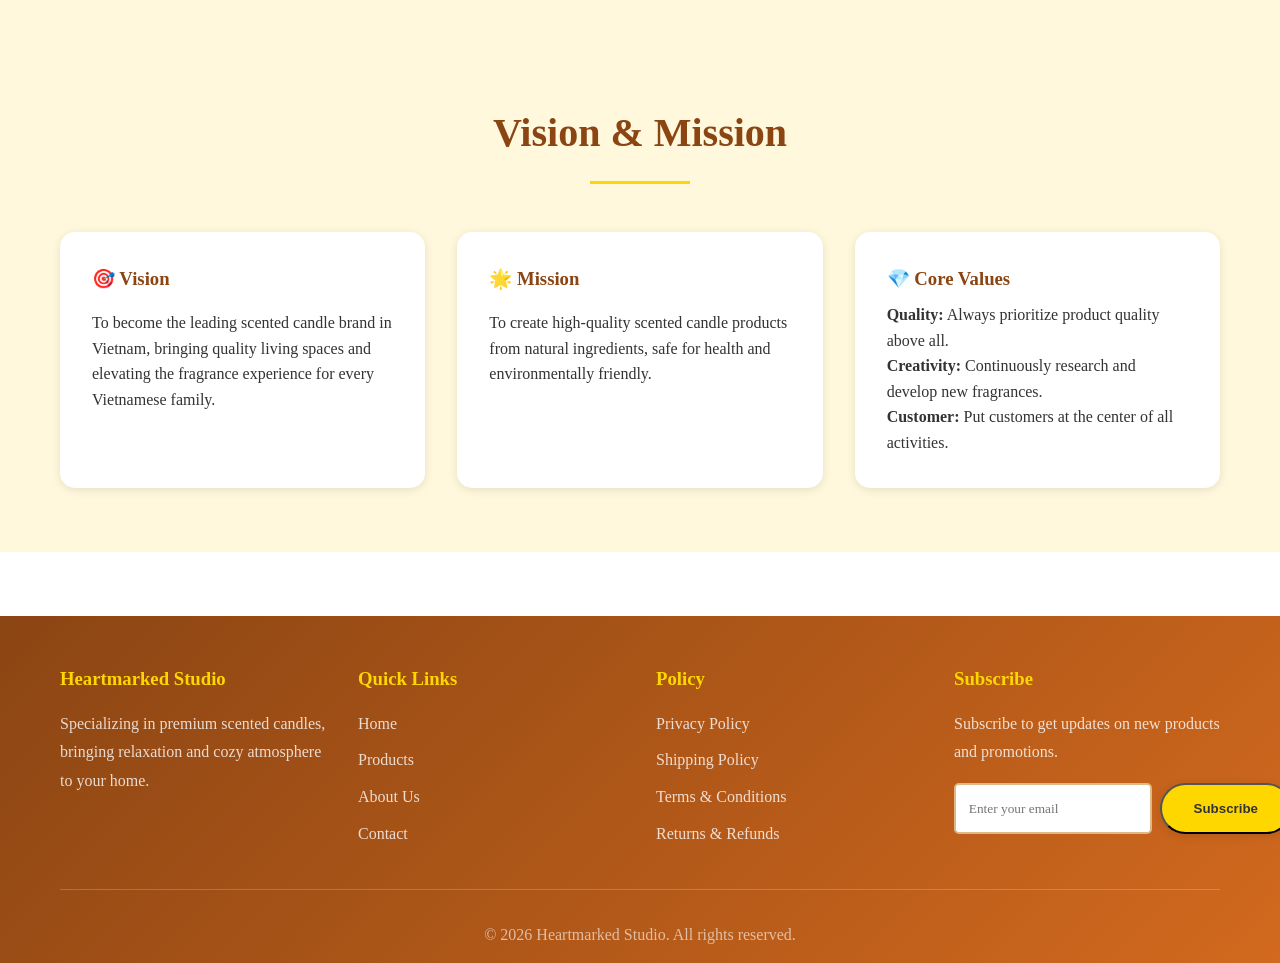
==== commit f6d3bdf1: "Update Policy" ====
--- a/about.html
+++ b/about.html
@@ -91,10 +91,15 @@
                     </ul>
                 </div>
                 <div class="footer-section">
-                    <h3>Contact</h3>
-                    <p><strong>Email:</strong> info@heartmarkedstudio.com</p>
+                    <h3>Policy</h3>
+                    <ul>
+                        <li><a href="privacy-policy.html">Privacy Policy</a></li>
+                        <li><a href="shipping-policy.html">Shipping Policy</a></li>
+                        <li><a href="terms-conditions.html">Terms & Conditions</a></li>
+                        <li><a href="returns-refunds.html">Returns & Refunds</a></li>
+                    </ul>
                 </div>
-                <div class="footer-section">
+                                <div class="footer-section">
                     <h3>Subscribe</h3>
                     <p>Subscribe to get updates on new products and promotions.</p>
                     <div style="margin-top: 1rem;">
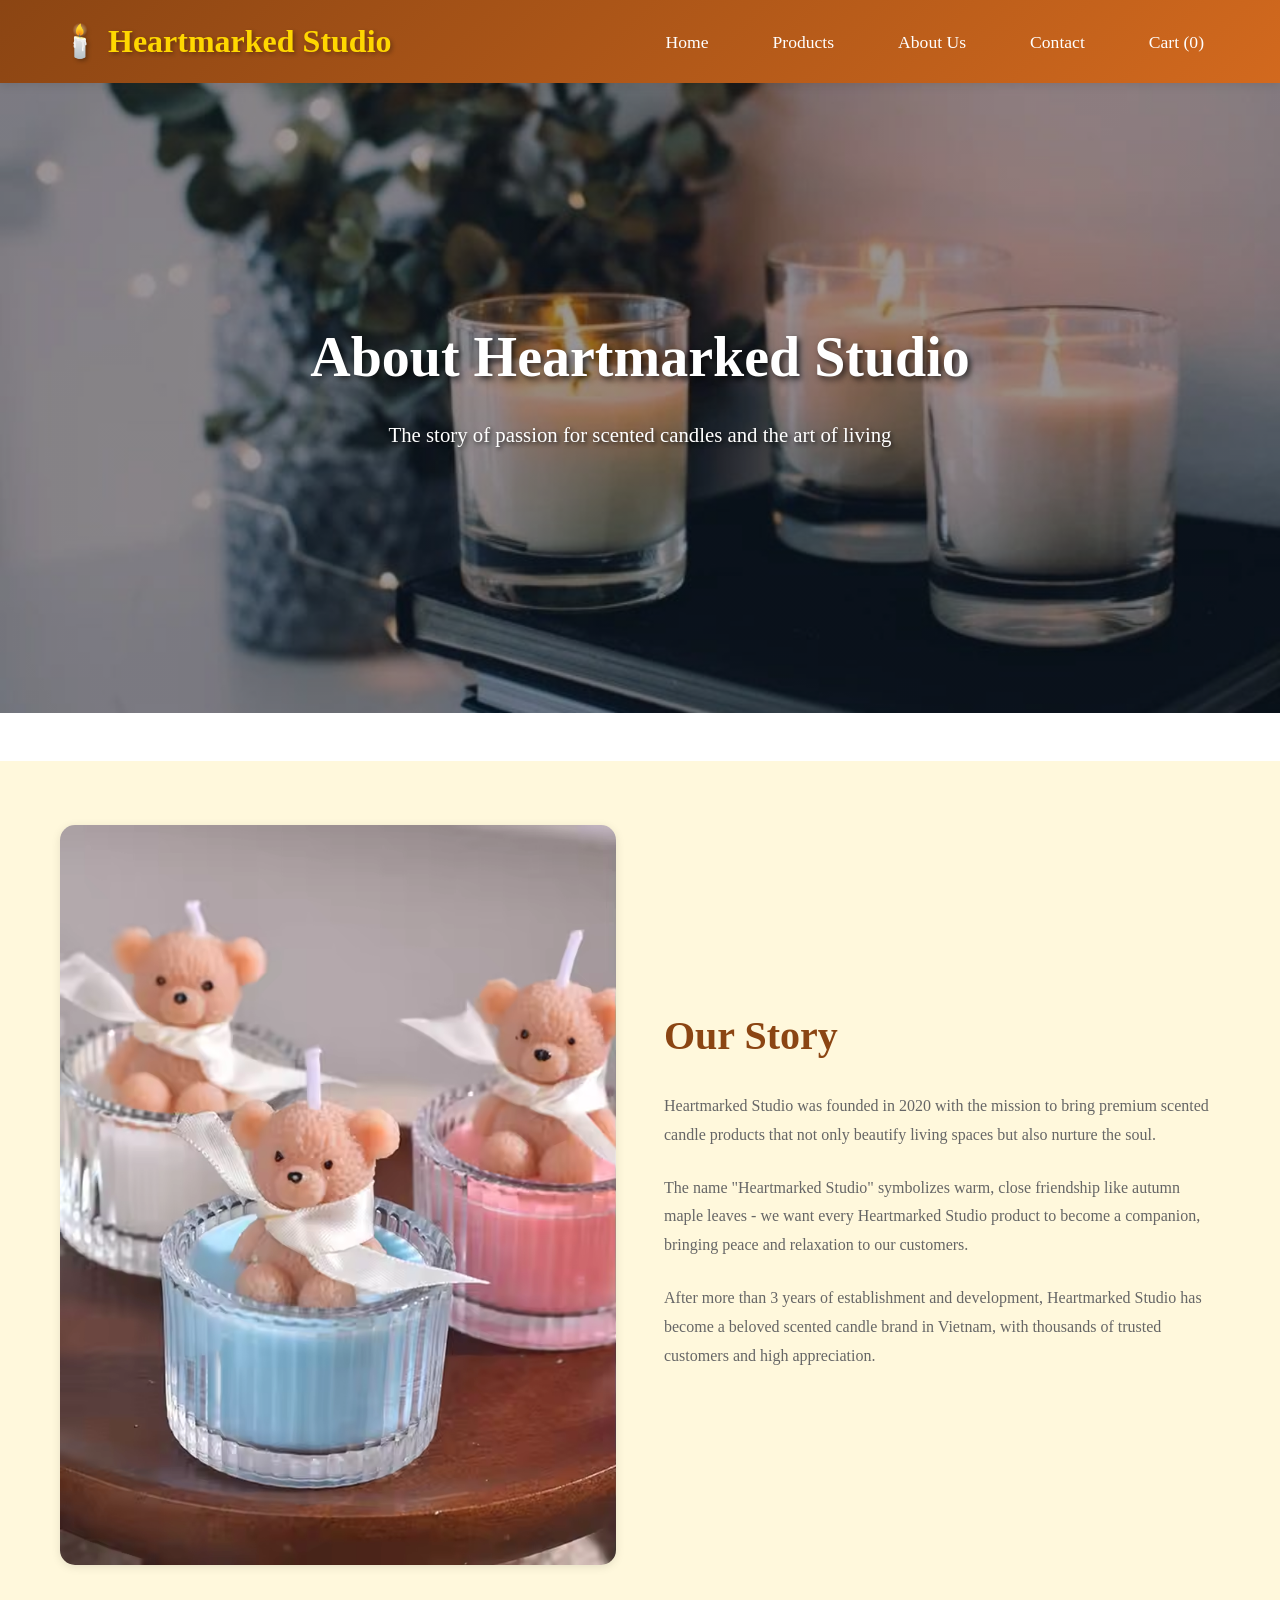
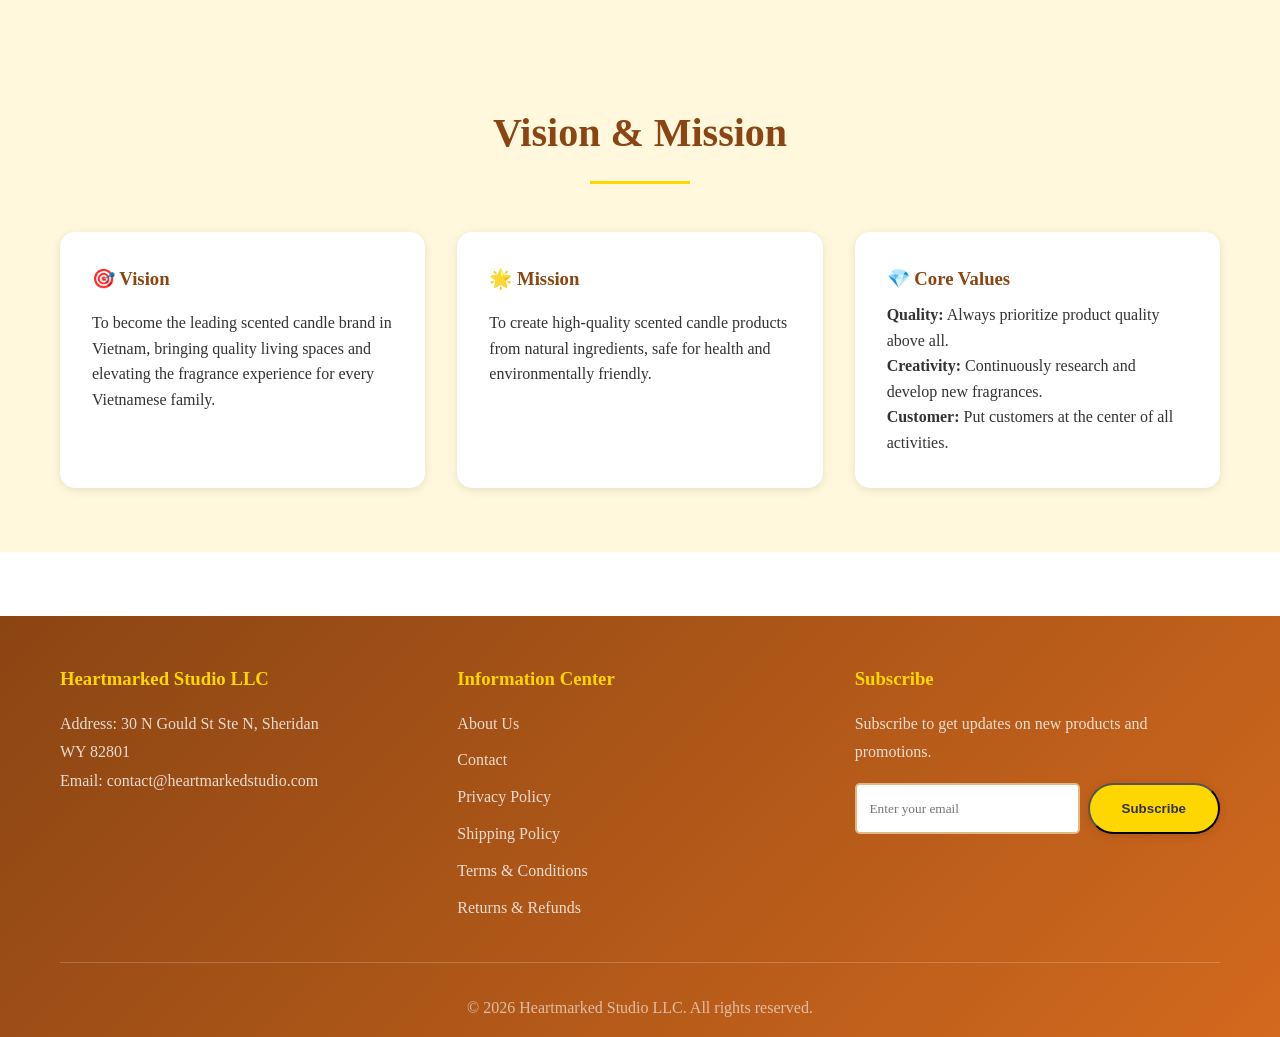
==== commit 7ab6b628: "Update" ====
--- a/about.html
+++ b/about.html
@@ -78,21 +78,14 @@
         <div class="container">
             <div class="footer-content">
                 <div class="footer-section">
-                    <h3>Heartmarked Studio</h3>
-                    <p>Specializing in premium scented candles, bringing relaxation and cozy atmosphere to your home.</p>
+                    <h3>Heartmarked Studio LLC</h3>
+                    <p>Address: 30 N Gould St Ste N, Sheridan<br/>WY 82801<br/>Email: contact@heartmarkedstudio.com</p>
                 </div>
                 <div class="footer-section">
-                    <h3>Quick Links</h3>
+                    <h3>Information Center</h3>
                     <ul>
-                        <li><a href="index.html">Home</a></li>
-                        <li><a href="products.html">Products</a></li>
                         <li><a href="about.html">About Us</a></li>
                         <li><a href="contact.html">Contact</a></li>
-                    </ul>
-                </div>
-                <div class="footer-section">
-                    <h3>Policy</h3>
-                    <ul>
                         <li><a href="privacy-policy.html">Privacy Policy</a></li>
                         <li><a href="shipping-policy.html">Shipping Policy</a></li>
                         <li><a href="terms-conditions.html">Terms & Conditions</a></li>
@@ -111,7 +104,7 @@
                 </div>
             </div>
             <div class="footer-bottom">
-                <p>&copy; 2026 Heartmarked Studio. All rights reserved.</p>
+                <p>&copy; 2026 Heartmarked Studio LLC. All rights reserved.</p>
             </div>
         </div>
     </footer>
